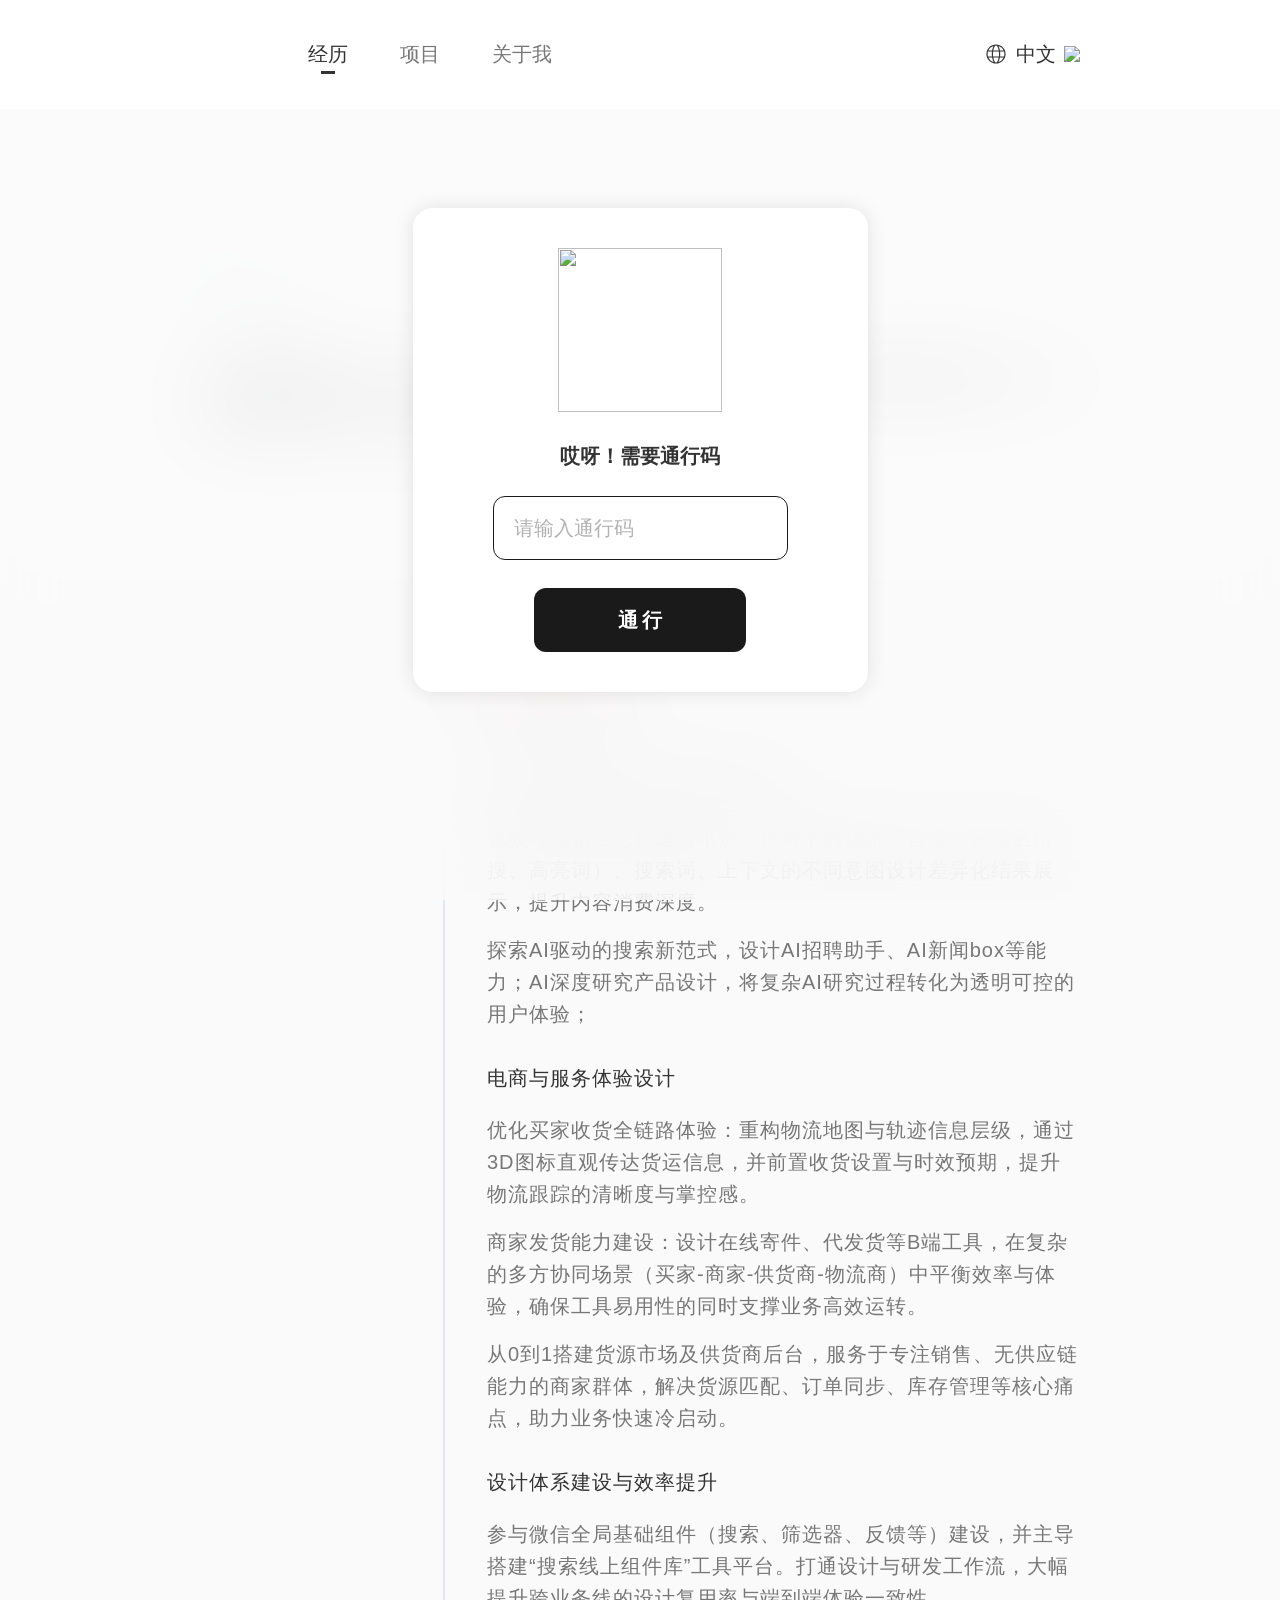
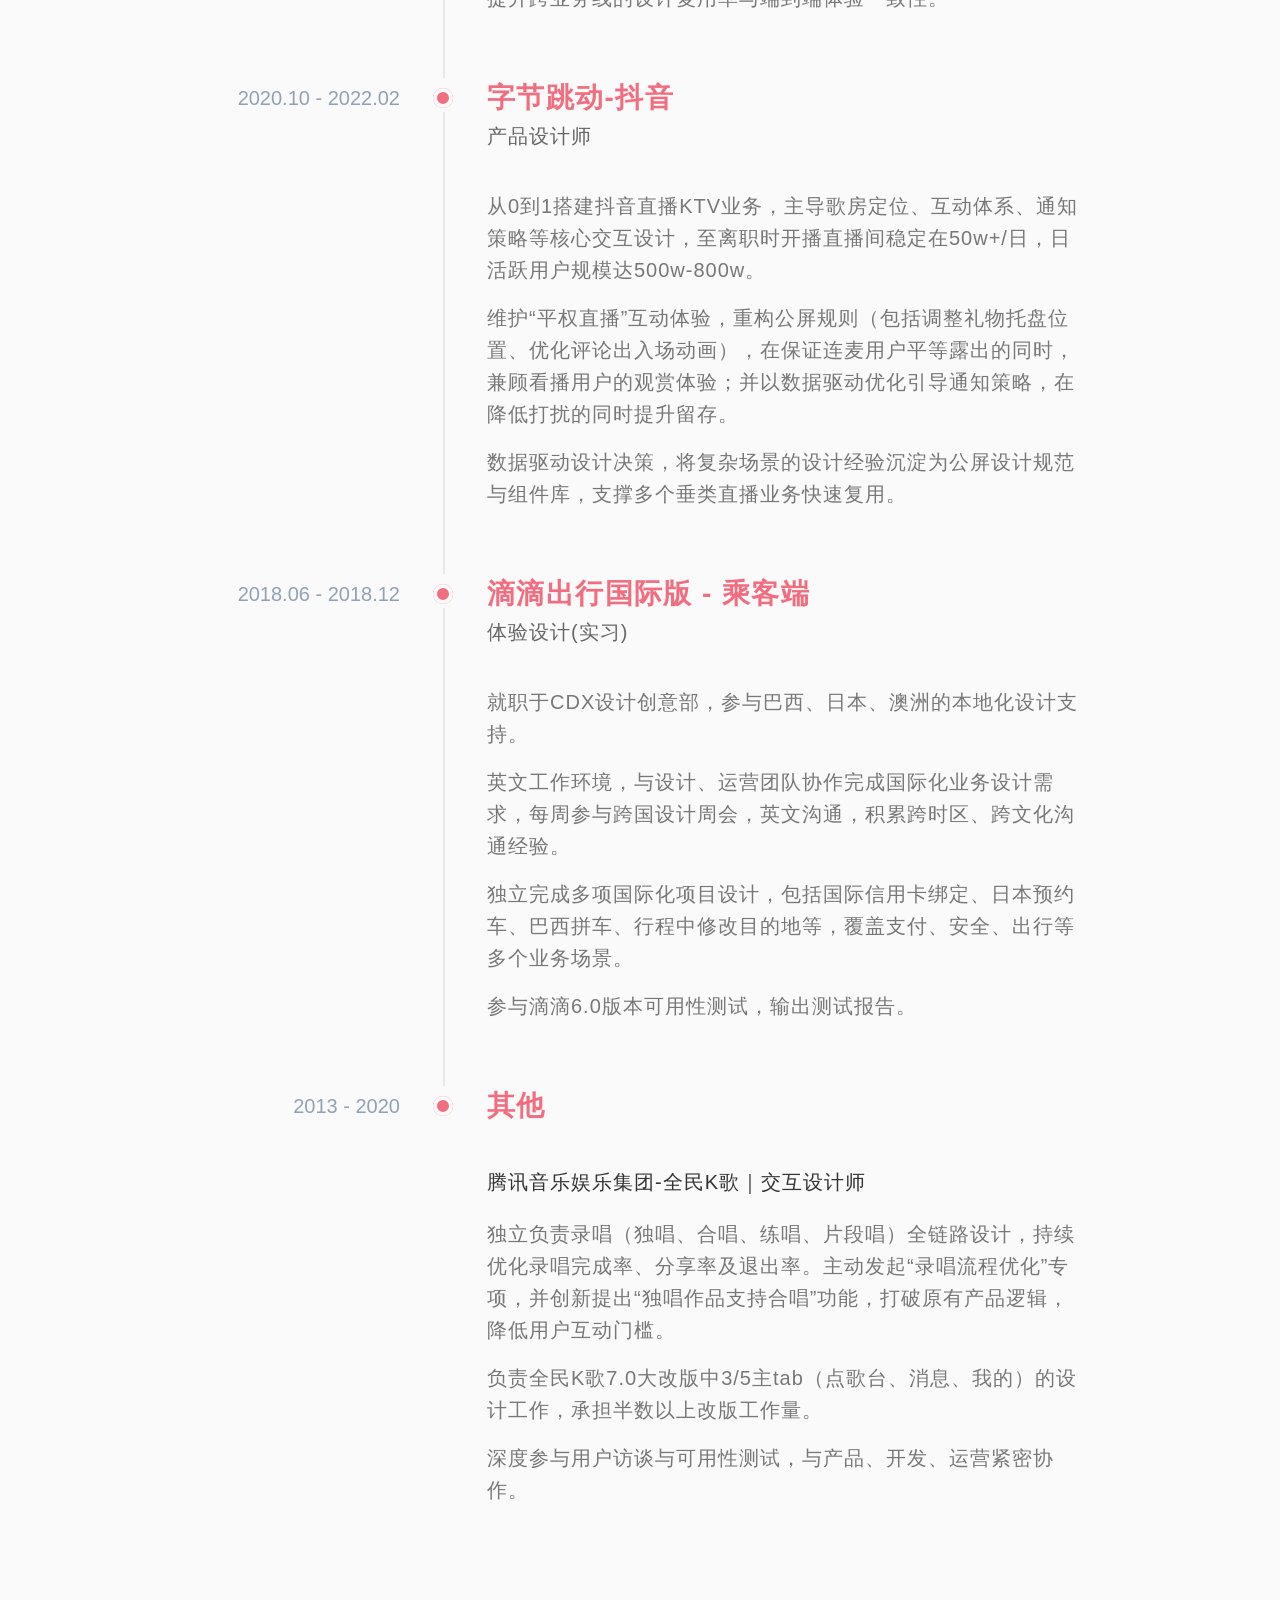
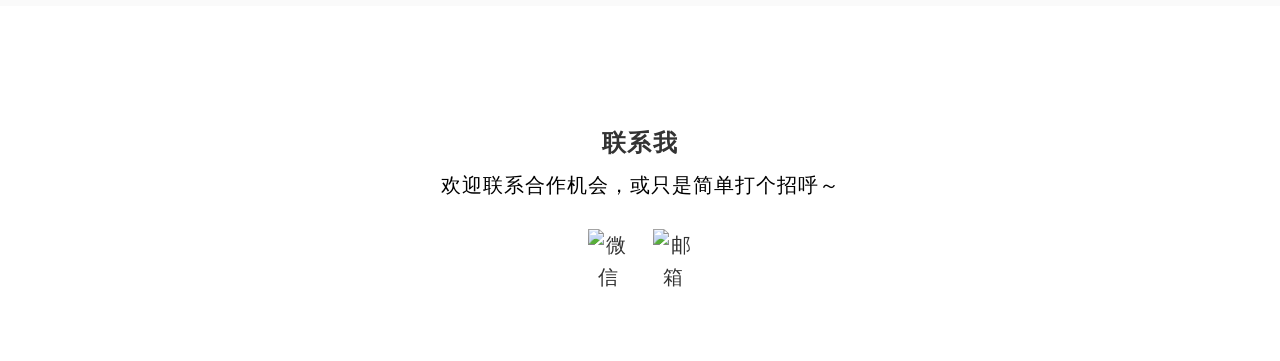
==== experience.html @ 402445ba "Add files via upload" ====
<!DOCTYPE html>
<html lang="zh-CN">
<head>
  <meta charset="UTF-8" />
  <meta name="viewport" content="width=device-width, initial-scale=1.0" />
  <title>经历 · Polly</title>
  <link rel="stylesheet" href="styles/tokens.css?v=20260621-2332" />
  <link rel="stylesheet" href="styles/base.css?v=20260714-0055" />
  <link rel="stylesheet" href="styles/components.css?v=20260726-2310" />
  <link rel="stylesheet" href="styles/pages.css?v=20260726-2313" />
</head>
<body data-protected>

  <!-- ============ Header ============ -->
  <header class="site-header">
    <div class="container">
      <nav class="navbar navbar__inner">
        <ul class="nav-list">
          <li><a class="nav-link nav-home" href="index.html">首页</a></li>
          <li><a class="nav-link is-active" href="experience.html">经历</a></li>
          <li><a class="nav-link" href="projects.html">项目</a></li>
          <li><a class="nav-link" href="#">关于我</a></li>
        </ul>
        <span class="lang-switch">
          <svg width="24" height="24" viewBox="0 0 24 24" fill="none" xmlns="http://www.w3.org/2000/svg"><path d="M3.94839 9.6H7.92639C7.8418 10.3972 7.79974 11.1983 7.80039 12C7.80039 12.828 7.84359 13.632 7.92639 14.4H3.94839C3.71693 13.621 3.59971 12.8126 3.60039 12C3.60039 11.166 3.72159 10.3608 3.94839 9.6ZM4.40919 8.4C4.91949 7.32656 5.65122 6.37329 6.55628 5.60287C7.46134 4.83245 8.51923 4.26233 9.66039 3.93C9.35469 4.39646 9.0985 4.89356 8.89599 5.4132C8.55399 6.2724 8.28039 7.2852 8.09079 8.4H4.40919ZM12.0004 2.4C9.45431 2.4 7.01252 3.41143 5.21217 5.21178C3.41182 7.01213 2.40039 9.45392 2.40039 12C2.40039 14.5461 3.41182 16.9879 5.21217 18.7882C7.01252 20.5886 9.45431 21.6 12.0004 21.6C14.5465 21.6 16.9883 20.5886 18.7886 18.7882C20.589 16.9879 21.6004 14.5461 21.6004 12C21.6004 9.45392 20.589 7.01213 18.7886 5.21178C16.9883 3.41143 14.5465 2.4 12.0004 2.4ZM12.0004 3.6C12.2788 3.6 12.6052 3.7392 12.9664 4.1196C13.3264 4.5012 13.6804 5.0868 13.9888 5.8596C14.2768 6.5796 14.5168 7.44 14.6908 8.4H9.30879C9.48279 7.44 9.72279 6.5808 10.012 5.8584C10.3204 5.0868 10.6744 4.5024 11.0356 4.1184C11.3956 3.7392 11.722 3.6 12.0004 3.6ZM15.91 8.4C15.7468 7.37886 15.4765 6.37774 15.1036 5.4132C14.9011 4.89355 14.6449 4.39646 14.3392 3.93C15.4806 4.26218 16.5387 4.83223 17.444 5.60266C18.3492 6.37308 19.0812 7.32643 19.5916 8.4H15.91ZM14.8672 9.6C14.9536 10.3596 15.0004 11.1648 15.0004 12C15.0004 12.8352 14.9536 13.6404 14.8672 14.4H9.13359C9.04402 13.6031 8.99955 12.8019 9.00039 12C9.00039 11.1648 9.04719 10.3596 9.13359 9.6H14.8672ZM16.0744 14.4C16.1572 13.632 16.2004 12.828 16.2004 12C16.2004 11.172 16.1572 10.368 16.0744 9.6H20.0524C20.2792 10.3608 20.4004 11.166 20.4004 12C20.4004 12.834 20.2792 13.6392 20.0524 14.4H16.0744ZM14.692 15.6C14.518 16.56 14.278 17.4192 13.9888 18.1416C13.6804 18.9132 13.3264 19.4976 12.9664 19.8816C12.6064 20.2608 12.2788 20.4 12.0004 20.4C11.722 20.4 11.3956 20.2608 11.0356 19.8804C10.6744 19.4988 10.3204 18.9132 10.012 18.1404C9.72399 17.4204 9.48399 16.56 9.30879 15.6H14.692ZM14.3392 20.07C14.6272 19.6416 14.8816 19.14 15.1036 18.5868C15.4468 17.7276 15.7216 16.7148 15.91 15.6H19.5916C19.0811 16.6735 18.3492 17.6268 17.4439 18.3973C16.5386 19.1677 15.4805 19.7378 14.3392 20.07ZM9.66159 20.07C8.52021 19.7378 7.46209 19.1678 6.55681 18.3973C5.65154 17.6269 4.91961 16.6736 4.40919 15.6H8.09079C8.27919 16.716 8.55399 17.7276 8.89719 18.5868C9.11919 19.1388 9.37359 19.6416 9.66159 20.07Z" fill="#333333"/></svg>
          中文 <img class="lang-switch__arrow" src="assets/transfer.png" alt="展开" />
        </span>
      </nav>
    </div>
  </header>

  <!-- ============ 一句话总结 ============ -->
  <section class="exp-quote">
    <div class="container">
      <div class="quote-block">
        <div class="quote-block__mark" aria-hidden="true">
          <img class="quote-block__mark-icon" src="assets/“.png" alt="" />
        </div>
        <div class="quote-block__label">一句话总结</div>
        <p class="quote-block__text">产品体验设计师，7年经验，深耕搜索体验、社交互动、AI赋能和电商平台，具备跨团队推动力与国际化协作背景。</p>
      </div>
    </div>
  </section>

  <!-- ============ 时间轴 ============ -->
  <section class="exp-timeline">
    <div class="container">
      <div class="timeline timeline--exp">

        <!-- 腾讯-微信 -->
        <div class="timeline__item">
          <div class="timeline__date">2022.02 - 至今</div>
          <div class="timeline__body">
            <span class="timeline__dot"></span>
            <div class="timeline__company">腾讯-微信</div>
            <div class="timeline__role">产品体验设计师</div>

            <div class="timeline__group">
              <div class="timeline__subhead">核心搜索能力建设与AI能力搭建</div>
              <p class="timeline__p">视频号搜索生态搭建与维护：针对不同场景（首页、评论区猜搜、高亮词）、搜索词、上下文的不同意图设计差异化结果展示，提升内容消费深度。</p>
              <p class="timeline__p">探索AI驱动的搜索新范式，设计AI招聘助手、AI新闻box等能力；AI深度研究产品设计，将复杂AI研究过程转化为透明可控的用户体验；</p>
            </div>

            <div class="timeline__group">
              <div class="timeline__subhead">电商与服务体验设计</div>
              <p class="timeline__p">优化买家收货全链路体验：重构物流地图与轨迹信息层级，通过3D图标直观传达货运信息，并前置收货设置与时效预期，提升物流跟踪的清晰度与掌控感。</p>
              <p class="timeline__p">商家发货能力建设：设计在线寄件、代发货等B端工具，在复杂的多方协同场景（买家-商家-供货商-物流商）中平衡效率与体验，确保工具易用性的同时支撑业务高效运转。</p>
              <p class="timeline__p">从0到1搭建货源市场及供货商后台，服务于专注销售、无供应链能力的商家群体，解决货源匹配、订单同步、库存管理等核心痛点，助力业务快速冷启动。</p>
            </div>

            <div class="timeline__group">
              <div class="timeline__subhead">设计体系建设与效率提升</div>
              <p class="timeline__p">参与微信全局基础组件（搜索、筛选器、反馈等）建设，并主导搭建“搜索线上组件库”工具平台。打通设计与研发工作流，大幅提升跨业务线的设计复用率与端到端体验一致性。</p>
            </div>

          </div>
        </div>

        <!-- 字节跳动-抖音 -->
        <div class="timeline__item">
          <div class="timeline__date">2020.10 - 2022.02</div>
          <div class="timeline__body">
            <span class="timeline__dot"></span>
            <div class="timeline__company">字节跳动-抖音</div>
            <div class="timeline__role">产品设计师</div>
            <div class="timeline__group">
              <p class="timeline__p">从0到1搭建抖音直播KTV业务，主导歌房定位、互动体系、通知策略等核心交互设计，至离职时开播直播间稳定在50w+/日，日活跃用户规模达500w-800w。</p>
              <p class="timeline__p">维护“平权直播”互动体验，重构公屏规则（包括调整礼物托盘位置、优化评论出入场动画），在保证连麦用户平等露出的同时，兼顾看播用户的观赏体验；并以数据驱动优化引导通知策略，在降低打扰的同时提升留存。</p>
              <p class="timeline__p">数据驱动设计决策，将复杂场景的设计经验沉淀为公屏设计规范与组件库，支撑多个垂类直播业务快速复用。</p>
            </div>
          </div>
        </div>

        <!-- 滴滴 -->
        <div class="timeline__item">
          <div class="timeline__date">2018.06 - 2018.12</div>
          <div class="timeline__body">
            <span class="timeline__dot"></span>
            <div class="timeline__company">滴滴出行国际版 - 乘客端</div>
            <div class="timeline__role">体验设计(实习)</div>
            <div class="timeline__group">
              <p class="timeline__p">就职于CDX设计创意部，参与巴西、日本、澳洲的本地化设计支持。</p>
              <p class="timeline__p">英文工作环境，与设计、运营团队协作完成国际化业务设计需求，每周参与跨国设计周会，英文沟通，积累跨时区、跨文化沟通经验。</p>
              <p class="timeline__p">独立完成多项国际化项目设计，包括国际信用卡绑定、日本预约车、巴西拼车、行程中修改目的地等，覆盖支付、安全、出行等多个业务场景。</p>
              <p class="timeline__p">参与滴滴6.0版本可用性测试，输出测试报告。</p>
            </div>
          </div>
        </div>

        <!-- 其他 -->
        <div class="timeline__item">
          <div class="timeline__date">2013 - 2020</div>
          <div class="timeline__body">
            <span class="timeline__dot"></span>
            <div class="timeline__company" style="margin-bottom: 40px;">其他</div>

            <div class="timeline__group">
              <div class="timeline__subhead">腾讯音乐娱乐集团-全民K歌｜交互设计师</div>
              <p class="timeline__p">独立负责录唱（独唱、合唱、练唱、片段唱）全链路设计，持续优化录唱完成率、分享率及退出率。主动发起“录唱流程优化”专项，并创新提出“独唱作品支持合唱”功能，打破原有产品逻辑，降低用户互动门槛。</p>
              <p class="timeline__p">负责全民K歌7.0大改版中3/5主tab（点歌台、消息、我的）的设计工作，承担半数以上改版工作量。</p>
              <p class="timeline__p">深度参与用户访谈与可用性测试，与产品、开发、运营紧密协作。</p>
            </div>
<!-- 
            <div class="timeline__group">
              <div class="timeline__subhead">中山大学｜交互设计（硕士）</div>
              <p class="timeline__p">研究课题：《VR环境下的手势菜单设计及其于纯手势的交互对比研究》</p>
            </div>

            <div class="timeline__group">
              <div class="timeline__subhead">厦门大学｜软件工程（学士）</div>
              <p class="timeline__p">毕设课题《社交机器人情景交互计算研究——手势交互部分》</p>
            </div>-->
          </div>
        </div>

      </div>
    </div>
  </section>

  <!-- ============ 联系我 ============ -->
  <footer class="container">
    <div class="contact">
      <div>
        <h3 class="contact__title">联系我</h3>
        <p class="contact__subtitle">欢迎联系合作机会，或只是简单打个招呼～</p>
      </div>
      <div class="social">
        <button class="social__icon" type="button" data-copy="be_aGoodZpp" data-toast="已复制微信号" aria-label="复制微信号">
          <img src="assets/icon-wechat.png" alt="微信" />
        </button>
        <button class="social__icon" type="button" data-copy="245583214@qq.com" data-toast="已复制邮箱地址" aria-label="复制邮箱地址">
          <img src="assets/icon-mail.png" alt="邮箱" />
        </button>
      </div>
    </div>
  </footer>
  <script src="scripts/app.js?v=20260719-2124"></script>
</body>
</html>
---- styles/tokens.css ----
/* =========================================================
   Design Tokens — Polly 个人网站
   Source of truth: Figma (canvas 1920px / content 1280px)
   所有数值均来自 Figma 设计稿真实属性
   ========================================================= */

:root {
  /* ---------- Colors ---------- */
  /* 文字 */
  --color-text:            #333333; /* 主文字 / 标题 */
  --color-text-secondary:  #777777; /* 次级文字 / 描述 */
  --color-text-tertiary:   #666666; /* 辅助说明 */
  --color-text-muted:      #92A1B6; /* 时间轴日期等弱化文字 */

  /* 品牌 / 强调 */
  --color-accent:          #F16E80; /* 主品牌色（珊瑚粉）：Polly、下划线、强调 */
  --color-accent-soft:     #FDE6EA; /* 品牌色浅底（头像背景圈等） */
  --color-blue:            #1096FF; /* 链接 / 高亮蓝 */
  --color-blue-light:      #609DFF; /* 次级蓝 */
  --color-orange:          #FC9E35; /* 点缀橙 */

  /* 背景 / 边框 */
  --color-bg:              #FFFFFF; /* 页面默认背景 */
  --color-bg-soft:         #FAFAFA; /* 区块浅灰背景（推荐项目 / 卡片配图区） */
  --color-border:          #E1E7F3; /* 卡片 / 分割线边框（浅蓝灰） */
  --color-black:           #000000;
  --color-white:           #FFFFFF;

  /* ---------- Typography ---------- */
  --font-sans: "PingFang SC", "PingFang HK", -apple-system, BlinkMacSystemFont,
               "Helvetica Neue", "Microsoft YaHei", "微软雅黑", Arial, sans-serif;
  --font-display: "PingFang HK", "PingFang SC", -apple-system, sans-serif;

  /* 字重 */
  --fw-regular: 400;
  --fw-medium:  500;
  --fw-semibold:600;

  /* 字号阶梯（来自设计稿） */
  --fs-display: 72px;  /* Hero 大标题：你好~我是Polly */
  --fs-h1:      42px;  /* 页面级标题 */
  --fs-h2:      32px;  /* 大区块标题 */
  --fs-h3:      28px;  /* 区块标题：推荐项目 / 联系我 */
  --fs-h4:      24px;  /* 卡片标题 / 公司名 */
  --fs-body:    20px;  /* 正文 / 导航 / 描述（设计稿统一基准） */
  --fs-sm:      16px;  /* 元信息 / 标签 */
  --fs-xs:      14px;  /* 极小辅助 */

  /* 行高 */
  --lh-tight:   1.4;   /* 标题 */
  --lh-snug:    1.5;
  --lh-normal:  1.6;   /* 正文段落 */

  /* 字间距 */
  --ls-tight:   0;
  --ls-normal:  0.02em;
  --ls-wide:    0.05em; /* 中文标题常用 */

  /* ---------- Spacing scale ---------- */
  --space-1:  4px;
  --space-2:  8px;
  --space-3:  12px;
  --space-4:  16px;
  --space-5:  20px;
  --space-6:  24px;
  --space-8:  32px;
  --space-10: 40px;
  --space-13: 52px;
  --space-14: 56px;
  --space-16: 64px;
  --space-18: 72px;
  --space-25: 100px;
  --space-27: 108px;
  --space-30: 100px;
  --space-41: 120px;

  /* ---------- Layout ---------- */
  --content-max: 1280px;   /* 内容区最大宽度（上限，实际宽度随视口流动） */
  --gutter:      320px;    /* 1920 画布下左右留白（仅作参考，实际用 auto 居中） */
  /* 桌面端左右 padding 固定 200px，内容区 = 100vw - 400px 自适应、封顶 1280px。
     平板/移动端在 base.css 断点中下调，避免边距过大。 */
  --page-pad-x:  200px;
  --header-h:    108px;    /* 顶部导航高度 */

  /* 12 栏栅格 */
  --grid-columns: 12;
  --grid-gap:     40px;

  /* ---------- Radius ---------- */
  --radius-sm:   5px;
  --radius-md:   12px;
  --radius-lg:   20px;   /* 卡片默认圆角 */
  --radius-xl:   24px;
  --radius-pill: 999px;

  /* ---------- Shadow ---------- */
  --shadow-card:  0 4px 20px rgba(0, 0, 0, 0.04);
  --shadow-hover: 0 12px 32px rgba(0, 0, 0, 0.08);

  /* ---------- Motion ---------- */
  --ease:       cubic-bezier(0.4, 0, 0.2, 1);
  --dur-fast:   0.15s;
  --dur-base:   0.25s;
  --dur-slow:   0.4s;
}
---- styles/base.css ----
/* =========================================================
   Base & Layout — reset / 排版 / 布局规范
   ========================================================= */

/* ---------- Reset ---------- */
*,
*::before,
*::after { box-sizing: border-box; }

* { margin: 0; padding: 0; }

html { -webkit-text-size-adjust: 100%; }

body {
  font-family: var(--font-sans);
  font-size: var(--fs-body);
  font-weight: var(--fw-regular);
  line-height: var(--lh-normal);
  color: var(--color-text);
  background: var(--color-bg);
  -webkit-font-smoothing: antialiased;
  -moz-osx-font-smoothing: grayscale;
}

img,
svg,
picture { display: block; max-width: 100%; }

a { color: inherit; text-decoration: none; }

/* 全局 <strong> 加粗由默认 700 改为 500（medium） */
strong { font-weight: var(--fw-medium); }

ul,
ol { list-style: none; }

button,
input,
textarea,
select { font: inherit; color: inherit; }

button { cursor: pointer; background: none; border: none; }

/* ---------- Typography helpers ---------- */
.text-display {
  font-family: var(--font-display);
  font-size: var(--fs-display);
  font-weight: var(--fw-semibold);
  line-height: var(--lh-tight);
  letter-spacing: var(--ls-wide);
}
.text-h1 { font-size: var(--fs-h1); font-weight: var(--fw-semibold); line-height: var(--lh-tight); }
.text-h2 { font-size: var(--fs-h2); font-weight: var(--fw-semibold); line-height: var(--lh-tight); letter-spacing: var(--ls-wide); }
.text-h3 { font-size: var(--fs-h3); font-weight: var(--fw-semibold); line-height: var(--lh-tight); letter-spacing: var(--ls-wide); }
.text-h4 { font-size: var(--fs-h4); font-weight: var(--fw-semibold); line-height: var(--lh-tight); letter-spacing: var(--ls-wide); }
.text-body { font-size: var(--fs-body); line-height: var(--lh-normal); }
.text-sm   { font-size: var(--fs-sm); }
.text-xs   { font-size: var(--fs-xs); }

.text-secondary { color: var(--color-text-secondary); }
.text-muted     { color: var(--color-text-muted); }
.text-accent    { color: var(--color-accent); }
.text-blue      { color: var(--color-blue); }

/* ---------- Layout: 容器 ---------- */
/* 内容区随视口流动、最大 1280px、居中；桌面端左右 padding 固定 200px。
   max-width = 1280 + 200*2 = 1680px：超宽屏内容封顶 1280px，多余空间转为外侧 auto-margin；
   1680px 以下内容区随窗口等比收窄（= 100vw - 左右 padding）。 */
.container {
  width: 100%;
  max-width: calc(var(--content-max) + var(--page-pad-x) * 2);
  margin-inline: auto;
  padding-inline: var(--page-pad-x);
}

/* 满宽区块（背景铺满，内部内容仍受 container 约束） */
.section {
  padding-block: var(--space-18);
}
.section--soft { background: var(--color-bg-soft); }

/* ---------- Layout: 12 栏栅格 ---------- */
.grid {
  display: grid;
  grid-template-columns: repeat(var(--grid-columns), 1fr);
  gap: var(--grid-gap);
}
/* 跨列工具类 */
.col-3  { grid-column: span 3; }
.col-4  { grid-column: span 4; }
.col-5  { grid-column: span 5; }
.col-6  { grid-column: span 6; }
.col-7  { grid-column: span 7; }
.col-8  { grid-column: span 8; }
.col-12 { grid-column: span 12; }

/* ---------- Layout: flex 工具 ---------- */
.flex      { display: flex; }
.flex-col  { display: flex; flex-direction: column; }
.items-center  { align-items: center; }
.justify-between { justify-content: space-between; }
.justify-center  { justify-content: center; }
.gap-2  { gap: var(--space-2); }
.gap-3  { gap: var(--space-3); }
.gap-4  { gap: var(--space-4); }
.gap-6  { gap: var(--space-6); }
.gap-10 { gap: var(--space-10); }

/* ---------- 响应式断点 ---------- */
/* 设计稿基于 1920，内容 1280。内容区随视口等比收窄，移动端切换为单列 */
/* 平板：200px 边距过大，收窄为 48px，内容区获得更多宽度 */
@media (max-width: 1024px) {
  :root { --page-pad-x: 48px; }
}
@media (max-width: 768px) {
  :root {
    --page-pad-x: 24px;
    --fs-display: 40px;
    --fs-h1: 32px;
    --fs-h2: 26px;
    --fs-h3: 22px;
    --fs-h4: 20px;
    --fs-body: 16px;
    --header-h: 64px;
  }
  .grid { gap: var(--space-6); }
  .col-3, .col-4, .col-5, .col-6, .col-7, .col-8 { grid-column: span 12; }
}
---- styles/components.css ----
/* =========================================================
   Component Library — Polly 个人网站
   可复用组件样式。每个组件含 HTML 用法见 styleguide.html
   ========================================================= */

/* ====================== 1. Buttons / Links ====================== */
/* 文字箭头链接：更多→ */
.link-arrow {
  display: inline-flex;
  align-items: center;
  font-size: 28px;
  letter-spacing: 0.05em;
  gap: var(--space-1);
  color: var(--color-blue);
  font-size: var(--fs-body);
  transition: opacity var(--dur-base) var(--ease), gap var(--dur-base) var(--ease);
}
.link-arrow:hover { opacity: 0.75; gap: var(--space-2); }

/* 主按钮 */
.btn {
  display: inline-flex;
  align-items: center;
  justify-content: center;
  gap: var(--space-2);
  padding: 12px 28px;
  border-radius: var(--radius-pill);
  font-size: var(--fs-sm);
  font-weight: var(--fw-medium);
  transition: all var(--dur-base) var(--ease);
}
.btn--primary {
  background: var(--color-accent);
  color: var(--color-white);
}
.btn--primary:hover { filter: brightness(1.05); box-shadow: var(--shadow-hover); }
.btn--ghost {
  background: transparent;
  color: var(--color-text);
  border: 1px solid var(--color-border);
}
.btn--ghost:hover { border-color: var(--color-accent); color: var(--color-accent); }

/* ====================== 2. Navbar ====================== */
.navbar {
  position: relative; /* 作为精简导航下拉菜单的定位基准 */
  height: var(--header-h);
  display: flex;
  align-items: center;
  transition: height var(--dur-base, 0.2s) var(--ease, ease);
}
.navbar__inner {
  display: flex;
  align-items: center;
  justify-content: space-between;
}
.nav-list {
  display: flex;
  align-items: center;
  gap: var(--space-13);
  margin: 0;
  padding: 0;
  list-style: none;
}
.nav-link {
  position: relative;
  font-size: var(--fs-body);
  color: var(--color-text-secondary);
  padding-block: var(--space-2);
  transition: color var(--dur-base) var(--ease);
}
.nav-link:hover { color: var(--color-text); }
.nav-link.is-active { color: var(--color-text); font-weight: var(--fw-medium); }

/* ============ 选中态指示器（新版）：文字下方短下划线 ============ */
.nav-link.is-active::after {
  content: "";
  position: absolute;
  left: 50%;
  top: calc(100% - var(--space-2) + 6px); /* 文字底边下方 6px（扣除 padding-block） */
  transform: translateX(-50%);
  width: 14px;
  height: 3px;
  border-radius: 0;
  background: var(--color-text);
}

/* ============ 导航「首页」用 Polly logo 图替代文字 ============
   保留 <a> 内的「首页」文字（无障碍可读），视觉上用背景图替换：
   inactive → 灰色 logo；选中态（.is-active）→ 深色 logo，并沿用上面的下划线指示器。 */
.nav-link.nav-home {
  display: inline-block;
  vertical-align: middle; /* 消除 inline-block 基线间隙，使 logo 在 li 内垂直居中 */
  width: 56px;
  height: 33px;
  padding-block: 0;
  overflow: hidden;
  white-space: nowrap;
  text-indent: 100%; /* 隐藏文字，仅保留可访问性 */
  background: url("../assets/home_inactive.png") center center / 56px 33px no-repeat;
}
.nav-link.nav-home.is-active {
  background-image: url("../assets/home_active.png");
}
.nav-link.nav-home.is-active::after {
  top: calc(100% + 4px); /* 覆盖文字版定位：置于 logo 下方 4px */
}

/* ============ 项目详情页：吸顶后精简导航（menu + Polly + 标题） ============
   仅在 .site-header.has-condensed（project-ai / logistic / ktv）下滑吸顶（.is-scrolled）时出现，
   替换默认 tabs：hover「menu」展开与 tabs 一致的下拉；点击 Polly 直接回首页。 */
.nav-condensed {
  display: none;
  align-items: center;
  gap: var(--space-4, 16px);
  flex: 1 1 auto;
  min-width: 0;            /* 允许标题 ellipsis */
  margin-right: var(--space-6, 24px);
}
.site-header.has-condensed.is-scrolled .nav-list { display: none; }
.site-header.has-condensed.is-scrolled .nav-condensed { display: flex; }

/* 汉堡菜单 + Polly：整体作为下拉触发区（hover 与点击均展开） */
.nav-menu {
  position: static; /* 下拉改为锚定 .navbar（导航栏底部） */
  display: inline-flex;
  align-items: center;
  gap: 8px;
  padding: 4px;
  background: none;
  border: 0;
  cursor: pointer;
  flex: 0 0 auto;
}
.nav-menu__icon { display: block; width: 20px; height: 20px; flex: 0 0 auto; }
.nav-menu__home { display: block; width: 56px; height: 33px; flex: 0 0 auto; }
.nav-menu__dropdown {
  position: absolute;
  top: calc(100% + 4px); /* 导航栏底部下方 4px */
  left: 0;
  min-width: 128px;
  margin: 0;
  padding: 8px 0;
  list-style: none;
  background: #ffffff;
  box-shadow: 0 0 20px rgba(0, 0, 0, 0.1);
  border-radius: 8px;
  opacity: 0;
  visibility: hidden;
  transform: translateY(-4px);
  transition: opacity var(--dur-base, 0.2s) var(--ease, ease),
              transform var(--dur-base, 0.2s) var(--ease, ease),
              visibility var(--dur-base, 0.2s) var(--ease, ease);
  z-index: 60;
}
/* 透明桥接：填补触发区与下拉之间的间隙，保证 hover 连续不中断 */
.nav-menu__dropdown::before {
  content: "";
  position: absolute;
  left: 0;
  right: 0;
  bottom: 100%;
  height: 28px;
}
.nav-menu:hover .nav-menu__dropdown,
.nav-menu:focus-within .nav-menu__dropdown {
  opacity: 1;
  visibility: visible;
  transform: translateY(0);
}
.nav-menu__dropdown a {
  display: block;
  padding: 8px 16px;
  font-size: var(--fs-body);
  color: #333333;
  white-space: nowrap;
  transition: color var(--dur-base, 0.2s) var(--ease, ease),
              background var(--dur-base, 0.2s) var(--ease, ease);
}
.nav-menu__dropdown a:hover { color: var(--color-text); background: rgba(0, 0, 0, 0.04); }

/* 标题 */
.nav-condensed__title {
  min-width: 0;
  font-size: var(--fs-body);
  font-weight: var(--fw-medium);
  color: var(--color-text);
  white-space: nowrap;
  overflow: hidden;
  text-overflow: ellipsis;
}

/* ============ 选中态装饰：Star + Snowflake 从文字中心飞出【旧版 · 已停用，保留备用】============
   触发入口（app.js 的 initNavSpark 注入）已注释停用；以下样式因无匹配元素处于休眠状态，保留以便日后恢复。
   装饰元素由 app.js 注入到 .nav-link.is-active（仅选中 Tab 存在）。
   坐标基准：动画起点 = 文字中心；rest（终点）位置用 left/top 定位，
   飞出动画用独立变换属性 translate / scale / rotate，两轴可分别缓动。
   间距（Figma 标注，文字右边缘为基准）：Star 左边缘 +1px、Snowflake 左边缘 +4px；
   Star 底边缘 → Snowflake 顶边缘纵向 3px。文字右边缘 = 50% + 20px（2 字 ×20px）。 */
.nav-spark {
  position: absolute;
  pointer-events: none;
  will-change: transform, opacity;
}
/* --- Star（十字星 4×4px）：X/Y 同缓动，单元素处理 --- */
.nav-spark--star {
  left: calc(50% + 23px);
  top: calc(50% - 10.5px);
  width: 4px;
  height: 4px;
  background: url("../assets/Star@3x.png") center / contain no-repeat;
  transform: translate(-50%, -50%); /* 静态居中锚点，与动画用的 translate 属性互不影响 */
  transform-origin: center;
  animation:
    navStarMove 0.4s linear 0s both,
    navStarScale 0.35s cubic-bezier(0.33, 1, 0.68, 1) 0.15s both,
    navStarRotate 0.4s cubic-bezier(0.22, 1, 0.36, 1) 0.15s both,
    navSparkFade 0.128s linear 0.15s both;
}
/* --- Snowflake（雪花 10.5×10px）：X/Y 缓动不同，外层管 X、内层管 Y --- */
.nav-spark--snow {
  left: calc(50% + 29.25px);
  top: calc(50% - 4.5px);
  animation: navSnowMoveX 0.35s cubic-bezier(0.04, 0.4, 0.65, 1.02) 0.055s both;
}
.nav-spark--snow > i {
  display: block;
  width: 10.5px;
  height: 10px;
  background: url("../assets/Snowflake@3x.png") center / contain no-repeat;
  transform: translate(-50%, -50%); /* 静态居中锚点 */
  transform-origin: center;
  will-change: transform, opacity;
  animation:
    navSnowMoveY 0.35s cubic-bezier(0.22, 1, 0.36, 1) 0.055s both,
    navSnowScale 0.4s cubic-bezier(0.33, 1, 0.68, 1) 0.205s both,
    navSnowRotate 0.45s cubic-bezier(0.22, 1, 0.36, 1) 0.205s both,
    navSparkFade 0.08s linear 0.205s both;
}

/* 位移（translate）：前段 linear、后段 cubic-bezier，用逐关键帧缓动切换 */
@keyframes navStarMove {
  0%     { translate: -23px 10.5px; animation-timing-function: linear; }
  43.25% { translate: -7.95px 2.59px; animation-timing-function: cubic-bezier(0.22, 1, 0.36, 1); }
  100%   { translate: 0px 0px; }
}
@keyframes navStarScale  { from { scale: 0; }         to { scale: 1; } }
@keyframes navStarRotate { from { rotate: -45deg; }   to { rotate: 0deg; } }
@keyframes navSnowMoveX  { from { translate: -29.25px 0px; } to { translate: 0px 0px; } }
@keyframes navSnowMoveY  { from { translate: 0px 4.5px; }   to { translate: 0px 0px; } }
@keyframes navSnowScale  { from { scale: 0; }         to { scale: 1; } }
@keyframes navSnowRotate { from { rotate: -60deg; }   to { rotate: 0deg; } }
@keyframes navSparkFade  { from { opacity: 0; }       to { opacity: 1; } }

/* 减弱动态偏好：不播放飞出动画，直接静态显示在终点 */
@media (prefers-reduced-motion: reduce) {
  .nav-spark--star,
  .nav-spark--snow,
  .nav-spark--snow > i { animation: none; }
}
/* 语言切换 */
.lang-switch {
  display: inline-flex;
  align-items: center;
  gap: var(--space-2);
  font-size: var(--fs-body);
  color: var(--color-text);
  flex: 0 0 auto;        /* 适配收缩时整体不被压缩 */
  white-space: nowrap;   /* 文字不换行 */
  cursor: pointer;       /* 可点击态 */
  transition: opacity var(--dur-base) var(--ease);
}
.lang-switch:hover { opacity: 0.7; }
.lang-switch > svg,
.lang-switch__arrow {
  flex: 0 0 auto;        /* 图标固定尺寸，不随适配变小 */
}
.lang-switch__arrow {
  width: 16px;
  height: 16px;
  display: block;
  object-fit: contain;
}

/* ====================== 3. Section Title ====================== */
.section-title {
  text-align: center;
  font-size: var(--fs-h3);
  font-weight: var(--fw-semibold);
  letter-spacing: var(--ls-wide);
  color: var(--color-text);
}

/* ====================== 4. Hero ====================== */
.hero {
  display: flex;
  align-items: flex-start;
  justify-content: flex-start;
  gap: 69px;
  width: 100%;
  max-width: 1280px;
  margin-inline: auto;
}
.hero__content {
  flex: 1 1 auto;
  min-width: 0;
  width: 100%;
}
.hero__title {
  width: 100%;
  max-width: 100%;
  font-family: var(--font-display);
  font-size: var(--fs-display);
  font-weight: var(--fw-semibold);
  line-height: var(--lh-tight);
  letter-spacing: 0.05em;
  margin-bottom: var(--space-8);
}
.hero__title .accent { color: var(--color-accent); }
.hero__desc {
  width: 100%;
  max-width: 100%;
  font-size: 28px;
  line-height: var(--lh-normal);
  letter-spacing: 0.05em;
  color: var(--color-text);
  margin-bottom: var(--space-8);
}
.hero__desc strong { font-weight: var(--fw-semibold); }
.hero__footer {
  display: block;
  width: 100%;
  max-width: 100%;
  font-size: 28px;
  letter-spacing: 0.05em;
  font-weight: var(--fw-regular);
  line-height: var(--lh-normal);
  color: var(--color-text);
}
.hero__avatar {
  flex: 0 0 440px;
  align-self: flex-start;
  width: 440px;
  background: none;
  display: block;
}
.hero__avatar img {
  width: 100%;
  height: auto;
  display: block;
  object-fit: contain;
}

/* 触发阈值：440(图片) + 69(gap) + 372(文本最小宽度) = 881 */
@media (max-width: 880px) {
  .hero {
    flex-direction: column-reverse;
    gap: var(--space-8);
  }
  .hero__content {
    width: 100%;
    max-width: 100%;
  }
  .hero__avatar {
    width: min(440px, 100%);
    flex: 0 0 auto;
  }
}

/* ====================== 5. Project Card（首页推荐卡片） ====================== */
.project-card {
  display: flex;
  flex-direction: column;
  background: var(--color-white);
  border: 1px solid var(--color-border);
  border-radius: var(--radius-lg);
  padding: var(--space-8);
  overflow: hidden;
  transition: transform var(--dur-base) var(--ease), box-shadow var(--dur-base) var(--ease);
}
.project-card:hover { transform: translateY(-4px); box-shadow: var(--shadow-hover); }
.project-card__title {
  font-size: var(--fs-h4);
  font-weight: var(--fw-semibold);
  letter-spacing: var(--ls-wide);
  margin-bottom: var(--space-3);
}
.project-card__subtitle {
  font-size: var(--fs-body);
  color: var(--color-text-secondary);
  line-height: var(--lh-normal);
  margin-bottom: var(--space-6);
}
.project-card__media {
  margin-top: auto;
  border-radius: var(--radius-md);
  background: var(--color-bg-soft);
  aspect-ratio: 16 / 10;
  display: flex;
  align-items: center;
  justify-content: center;
  overflow: hidden;
}
.project-card__media img { width: 100%; height: 100%; object-fit: cover; }

/* ====================== 6. Article Card（项目页图文卡片，左右交替） ====================== */
.article-card {
  display: grid;
  grid-template-columns: 420px 1fr;
  align-items: center;
  gap: var(--space-14);
}
.article-card--reverse { grid-template-columns: 1fr 420px; }
.article-card--reverse .article-card__media { order: 2; }
.article-card__media {
  border-radius: var(--radius-lg);
  overflow: hidden;
  aspect-ratio: 1 / 1;
  background: var(--color-bg-soft);
}
.article-card__media img { width: 100%; height: 100%; object-fit: cover; }
.article-card__placeholder { display: block; width: 100%; height: 100%; }
.article-card__title {
  font-size: var(--fs-h3);
  font-weight: var(--fw-semibold);
  line-height: var(--lh-tight);
  letter-spacing: var(--ls-wide);
  margin-bottom: var(--space-6);
}
.article-card__desc {
  font-size: var(--fs-xs);
  color: var(--color-text-secondary);
  line-height: var(--lh-normal);
  margin-bottom: var(--space-8);
}
/* 元信息行：标签 · 日期 · 阅读时长 */
.meta-row {
  display: flex;
  flex-wrap: wrap;
  align-items: center;
  gap: var(--space-6);
  color: var(--color-text-muted);
  font-size: var(--fs-body);
}
.meta-item {
  display: inline-flex;
  align-items: center;
  gap: var(--space-2);
}

/* ====================== 7. Timeline（经历页时间轴） ====================== */
.timeline { display: flex; flex-direction: column; }
.timeline__item {
  display: grid;
  grid-template-columns: 200px 1fr;
  gap: 24px;
}
.timeline__date {
  font-family: "SF Pro Text", "SF Pro Display", "SF Pro", -apple-system, BlinkMacSystemFont, "Helvetica Neue", Arial, sans-serif;
  font-size: 20px;
  font-weight: var(--fw-regular);
  line-height: 28px;
  color: var(--color-text-muted);
  padding-top: 6px;
  text-align: right;
}
.timeline__body {
  position: relative;
  padding-left: 63px;
  padding-bottom: 64px;
}
/* 竖线 + 圆点 */
.timeline__body::before {
  content: "";
  position: absolute;
  left: 19px;
  top: 12px;
  bottom: 0;
  width: 2px;
  background: var(--color-border);
}
.timeline__item:last-child .timeline__body {
  padding-bottom: 0;
}
.timeline__item:last-child .timeline__body::before { display: none; }
.timeline__dot {
  position: absolute;
  left: 9px;
  top: 10px;
  width: 20px;
  height: 20px;
  border-radius: var(--radius-pill);
  background: var(--color-accent);
  box-shadow: inset 0 0 0 4px #FAFAFA, 0 0 0 4px #FAFAFA;
}
.timeline__company {
  font-size: 28px;
  font-weight: var(--fw-semibold);
  line-height: 39.2px;
  letter-spacing: 1.4px;
  color: var(--color-accent);
  margin-bottom: 5px;
}
.timeline__role {
  font-size: 20px;
  font-weight: var(--fw-regular);
  line-height: 28px;
  letter-spacing: 1px;
  color: #666666;
  margin-bottom: 40px;
}

/* =========================================================
   通行码门禁（配合 app.js initPageGuard）
   受保护页 <body data-protected>：
   - 导航栏 .site-header（z-index:50）始终露出，不被遮罩覆盖；
   - 导航栏以下用伪元素做 80% #FAFAFA + blur(40px) 遮罩（z-index:40），
     加载即生效（防清晰闪现），并透出下方模糊正文；
   - 弹窗 .pass-guard（z-index:41）叠在模糊层之上，校验通过后由 JS 移除、
     body.is-unlocked 清除伪元素遮罩。
   ========================================================= */
/* 遮罩弹出期间禁用页面滚动（校验通过 body.is-unlocked 后恢复） */
body[data-protected]:not(.is-unlocked) { overflow: hidden; }
html:has(body[data-protected]:not(.is-unlocked)) { overflow: hidden; }

body[data-protected]:not(.is-unlocked)::before {
  content: "";
  position: fixed;
  inset: 0;
  z-index: 40;
  background: rgba(250, 250, 250, 0.8);
  -webkit-backdrop-filter: blur(40px);
  backdrop-filter: blur(40px);
}

.pass-guard {
  position: fixed;
  inset: 0;
  z-index: 41;
  display: flex;
  align-items: center;
  justify-content: center;
  padding: 24px;
}

/* ---- 外层容器 688×535，padding 64/114，圆角 20，描边 0.5px ---- */
.pass-guard__card {
  box-sizing: border-box;
  max-width: calc(100vw - 48px);
  padding: 40px 80px;
  background: #ffffff;
  box-shadow: 0 0 20px rgba(0, 0, 0, 0.1);
  border-radius: 20px;
}
.pass-guard__card.is-shake { animation: passGuardShake 0.4s var(--ease, ease); }
@keyframes passGuardShake {
  0%, 100% { transform: translateX(0); }
  20% { transform: translateX(-8px); }
  40% { transform: translateX(8px); }
  60% { transform: translateX(-5px); }
  80% { transform: translateX(5px); }
}

/* ---- 内容区 460 宽，垂直居中，子间距 28px ---- */
.pass-guard__form {
  display: flex;
  flex-direction: column;
  align-items: center;
  gap: 28px;
  max-width: 460px;
}

/* ---- 顶部图文区：图片 + 标题，子间距 32px ---- */
.pass-guard__head {
  display: flex;
  flex-direction: column;
  align-items: center;
  gap: 32px;
}
.pass-guard__img {
  width: 164px;
  height: 164px;
  object-fit: cover;
  border-radius: 0;
  display: block;
}
.pass-guard__title {
  margin: 0;
  font-family: "PingFang SC", var(--font-sans);
  font-size: 20px;
  line-height: 24px;
  font-weight: 600;
  letter-spacing: 0;
  color: #333333;
  text-align: center;
}

/* ---- 输入框 460×64，内边距 20，圆角 12，描边 1px ---- */
.pass-guard__input {
  box-sizing: border-box;
  width: 100%;
  height: 64px;
  padding: 0 20px;
  font-family: "PingFang SC", var(--font-sans);
  font-size: 20px;
  line-height: 24px;
  color: #000000;
  background: #ffffff;
  border: 1px solid rgba(0, 0, 0, 0.1);
  border-radius: 12px;
  outline: none;
  transition: border-color var(--dur-base, 0.2s) var(--ease, ease);
}
.pass-guard__input::placeholder {
  font-weight: 400;
  color: rgba(0, 0, 0, 0.3);
}
.pass-guard__input:focus { border-color: #1a1a1a; }
.pass-guard__input.is-error,
.pass-guard__input.is-error:focus { border-color: #ff3451; }

/* ---- 按钮：内边距 20/80 撑出约 205×67，近黑 #1A1A1A，圆角 12 ---- */
.pass-guard__btn {
  padding: 20px 80px;
  font-family: "PingFang SC", var(--font-sans);
  font-size: 20px;
  line-height: 24px;
  font-weight: 600;
  letter-spacing: 4px;
  text-indent: 4px; /* 抵消末字后的字间距，保持视觉居中 */
  color: #ffffff;
  background: #1a1a1a;
  border: none;
  border-radius: 12px;
  cursor: pointer;
  transition: opacity var(--dur-base, 0.2s) var(--ease, ease);
}
.pass-guard__btn:hover { opacity: 0.88; }

.pass-guard__error {
  margin: 0;
  font-family: "PingFang SC", var(--font-sans);
  font-size: 14px;
  line-height: 20px;
  color: var(--color-accent, #e0245e);
}
.timeline__list { display: flex; flex-direction: column; gap: var(--space-5); }
.timeline__list-item {
  font-size: var(--fs-sm);
  line-height: var(--lh-normal);
  color: var(--color-text);
}
.timeline__list-item strong { font-weight: var(--fw-semibold); }

/* ====================== 8. Quote Block（经历页金句） ====================== */
.quote-block {
  display: flex;
  flex-direction: column;
  gap: 0;
}
.quote-block__mark {
  width: 60px;
  height: 60px;
  display: inline-flex;
  align-items: flex-start;
  justify-content: flex-start;
}
.quote-block__mark-icon {
  width: 60px;
  height: 60px;
  display: block;
  object-fit: contain;
}
.quote-block__label {
  margin-top: 24px;
  font-size: 20px;
  font-weight: var(--fw-semibold);
  line-height: 28px;
  letter-spacing: 1px;
  color: var(--color-text-muted);
}
.quote-block__text {
  margin-top: 20px;
  font-size: 24px;
  font-weight: var(--fw-semibold);
  line-height: 38.4px;
  letter-spacing: 1.2px;
  color: var(--color-text);
}

/* ====================== 9. Meta Tag / Chip ====================== */
.tag {
  display: inline-flex;
  align-items: center;
  gap: var(--space-2);
  padding: 4px 12px;
  border-radius: var(--radius-pill);
  background: var(--color-bg-soft);
  border: 1px solid var(--color-border);
  font-size: var(--fs-sm);
  color: var(--color-text-secondary);
}

/* ====================== 10. Footer / Contact ====================== */
.contact {
  text-align: center;
  padding-block: 120px 80px;
  display: flex;
  flex-direction: column;
  align-items: center;
  gap: 42px;
}
.contact__title {
  font-size: 24px;
  font-weight: var(--fw-semibold);
  line-height: 33.6px;
  letter-spacing: 1.2px;
  margin-bottom: 12px;
}
.contact__subtitle {
  font-size: 20px;
  font-weight: var(--fw-regular);
  line-height: 28px;
  letter-spacing: 1px;
  color: #000000;
}
.social {
  display: flex;
  align-items: center;
  justify-content: center;
  gap: 25px;
}
.social__icon {
  width: 40px; height: 40px;
  border-radius: var(--radius-pill);
  display: flex;
  align-items: center;
  justify-content: center;
  color: var(--color-text);
  /* 作为 <button> 时清除默认外观 */
  background: none;
  border: 0;
  padding: 0;
  font: inherit;
  cursor: pointer;
  transition: transform var(--dur-base) var(--ease), color var(--dur-base) var(--ease);
}
.social__icon:hover { transform: translateY(-2px); color: var(--color-accent); }

/* ---------- 复制提示 Toast ---------- */
.toast {
  position: fixed;
  left: 50%;
  /* 出现在导航栏正下方 */
  top: calc(var(--header-h) + 16px);
  transform: translateX(-50%) translateY(-10px);
  max-width: 80vw;
  background: #ffffff;
  color: #000000;
  padding: 10px 18px;
  border-radius: var(--radius-pill);
  font-size: 14px;
  line-height: 1.4;
  letter-spacing: 0.02em;
  z-index: 9999;
  opacity: 0;
  pointer-events: none;
  box-shadow: 0 0 20px rgba(0, 0, 0, 0.1);
  transition: opacity 0.25s var(--ease), transform 0.25s var(--ease);
}
.toast--show {
  opacity: 1;
  transform: translateX(-50%) translateY(0);
}

/* ---------- 响应式：组件 ---------- */
@media (max-width: 768px) {
  .article-card,
  .article-card--reverse { grid-template-columns: 1fr; gap: var(--space-6); }
  .article-card--reverse .article-card__media { order: 0; }
  .timeline__item {
    grid-template-columns: 1fr;
    gap: var(--space-4);
    min-height: auto !important;
  }
  .timeline__date { text-align: left; }
}
---- styles/pages.css ----
/* =========================================================
   Pages — 页面级布局组合（基于组件库拼装三页）
   ========================================================= */

/* ---------- 站点头部 ---------- */
.site-header {
  position: sticky;
  top: 0;
  z-index: 50;
  background: #ffffff;
  border-bottom: 0.5px solid transparent;
  transition: border-color var(--dur-base, 0.2s) var(--ease, ease);
}
/* 下滑后才显示分割线 */
.site-header.is-scrolled {
  border-bottom-color: transparent;
}
/* 吸顶下滑时导航栏高度缩小到 78px（默认 --header-h 不变） */
.site-header.is-scrolled .navbar {
  height: 78px;
}

/* ---------- Hero 头像（交由 components.css 统一控制） ---------- */

/* ---------- 首页推荐卡片（Figma 第2模块布局） ---------- */
.home-recommend {
  display: flex;
  align-items: center;
  gap: 40px;
  position: relative;
}

.home-recommend__card {
  flex: 1 1 0;
  display: flex;
  flex-direction: column;
  align-items: flex-start;
  position: relative;
  padding: 68px 0 0;
  background: #fff;
  border-radius: 20px;
  overflow: hidden;
  border: 0.5px solid rgba(0, 0, 0, 0.05);
  transition: transform var(--dur-base) var(--ease), box-shadow var(--dur-base) var(--ease);
}
.home-recommend__card[data-href] { cursor: pointer; }

.home-recommend__card:hover {
  transform: translateY(-4px);
  box-shadow: var(--shadow-hover);
}

.home-recommend__card--ai {
  gap: 20px;
}

.home-recommend__card--logistic {
  align-self: stretch;
  justify-content: space-between;
}

.home-recommend__content {
  display: flex;
  flex-direction: column;
  align-items: flex-start;
  gap: 12px;
  padding: 0 44px;
  align-self: stretch;
  width: 100%;
  position: relative;
}

.home-recommend__card--logistic .home-recommend__content {
  height: 135px;
}

.home-recommend__title {
  align-self: stretch;
  margin-top: -1px;
  font-family: "PingFang SC", -apple-system, BlinkMacSystemFont, "Helvetica Neue", Helvetica, Arial, sans-serif;
  font-weight: 600;
  color: #333;
  font-size: 28px;
  letter-spacing: 1.6px;
  line-height: 44.8px;
}

.home-recommend__desc {
  align-self: stretch;
  font-family: "PingFang SC", -apple-system, BlinkMacSystemFont, "Helvetica Neue", Helvetica, Arial, sans-serif;
  font-weight: 400;
  color: #666;
  font-size: 20px;
  letter-spacing: 1.4px;
  line-height: normal;
}

.home-recommend__image {
  position: relative;
  width: 620px;
  height: 400px;
  aspect-ratio: 1.97;
  object-fit: cover;
  display: block;
}

/* ---------- 经历页：金句区 ---------- */
.exp-quote {
  padding-block: 120px;
  background: #FFFFFF;
}

/* ---------- 经历页：时间轴背景区 ---------- */
.exp-timeline {
  padding-block: 100px;
  background: var(--color-bg-soft);
}

/* ---------- 经历页：时间轴（按 Figma 2001:121） ---------- */
.timeline--exp .timeline__item { grid-template-columns: 200px 1fr; }

/* ---------- 经历页：整页文本统一 5% 字间距 ---------- */
.page-experience {
  letter-spacing: 0.05em;
}
.page-experience .nav-link,
.page-experience .lang-switch {
  letter-spacing: 0.05em;
}

/* 时间轴内的小节（小圆点子标题 + 段落） */
.timeline__group { margin-bottom: 32px; }
.timeline__group:last-child { margin-bottom: 0; }
.timeline__subhead {
  display: flex;
  align-items: center;
  gap: 11px;
  font-size: 20px;
  font-weight: var(--fw-medium);
  line-height: 32px;
  letter-spacing: 1px;
  color: var(--color-text);
  margin-bottom: 20px;
}
.timeline__p {
  font-size: 20px;
  font-weight: var(--fw-regular);
  line-height: 32px;
  letter-spacing: 1px;
  color: #777777;
  margin-bottom: 16px;
}
.timeline__p:last-child { margin-bottom: 0; }

/* ---------- 项目页：图文行 ---------- */
.section--project { padding-block: var(--space-25); }
.meta-row svg { width: 16px; height: 16px; opacity: 0.9; }

/* 项目列表：首卡整卡可点 */
.article-card--entry {
  cursor: pointer;
  transition: transform var(--dur-base) var(--ease), box-shadow var(--dur-base) var(--ease);
}
.article-card--entry:hover {
  transform: translateY(-4px);
}
.article-card--entry:focus-visible {
  outline: 2px solid var(--color-accent);
  outline-offset: 6px;
}

/* ---------- 项目列表页（projects.html）专属排版微调 ---------- */
.page-projects .article-card__title { font-size: 28px; }
.page-projects .article-card__desc {
  font-size: 18px;
  color: #333333;
}
/* 标签行：图标（currentColor）与文字统一浅色 #777777、18px */
.page-projects .meta-row {
  font-size: 18px;
  color: #777777;
}
.page-projects .meta-row svg { width: 22px; height: 22px; }

/* ---------- 项目详情页 ---------- */
/* 已抽离为通用 Case Study 组件，样式见 components.css（case-*） */

/* ---------- 社交图标 SVG ---------- */
/* 按 Figma 设计稿尺寸：微信 22×18、邮箱 26×20（图标内部自带留白，
   svg 画布 40，故渲染尺寸放大补偿，使黑色主体可见≈设计值） */
.social__icon:nth-child(1) svg { width: 26px; height: 26px; } /* 微信：主体可见≈18px */
.social__icon:nth-child(2) svg { width: 23px; height: 23px; } /* 邮箱：主体可见≈20px */

/* ---------- 通用：区块上下留白匹配设计稿 ---------- */
.section--hero { padding-block: var(--space-41) var(--space-30); }
.section--recommend { padding-block: var(--space-18) var(--space-27); }

/* ---------- 响应式 ---------- */
@media (max-width: 768px) {
  .home-recommend {
    flex-direction: column;
    gap: var(--space-6);
  }
  .home-recommend__card {
    width: 100%;
  }
  .home-recommend__image {
    width: 100%;
    height: auto;
  }
  .home-recommend__title {
    font-size: 24px;
    line-height: 1.45;
    letter-spacing: 0.8px;
  }
  .home-recommend__desc {
    font-size: 18px;
    letter-spacing: 0.4px;
  }
  .timeline--exp .timeline__item { grid-template-columns: 1fr; }
}
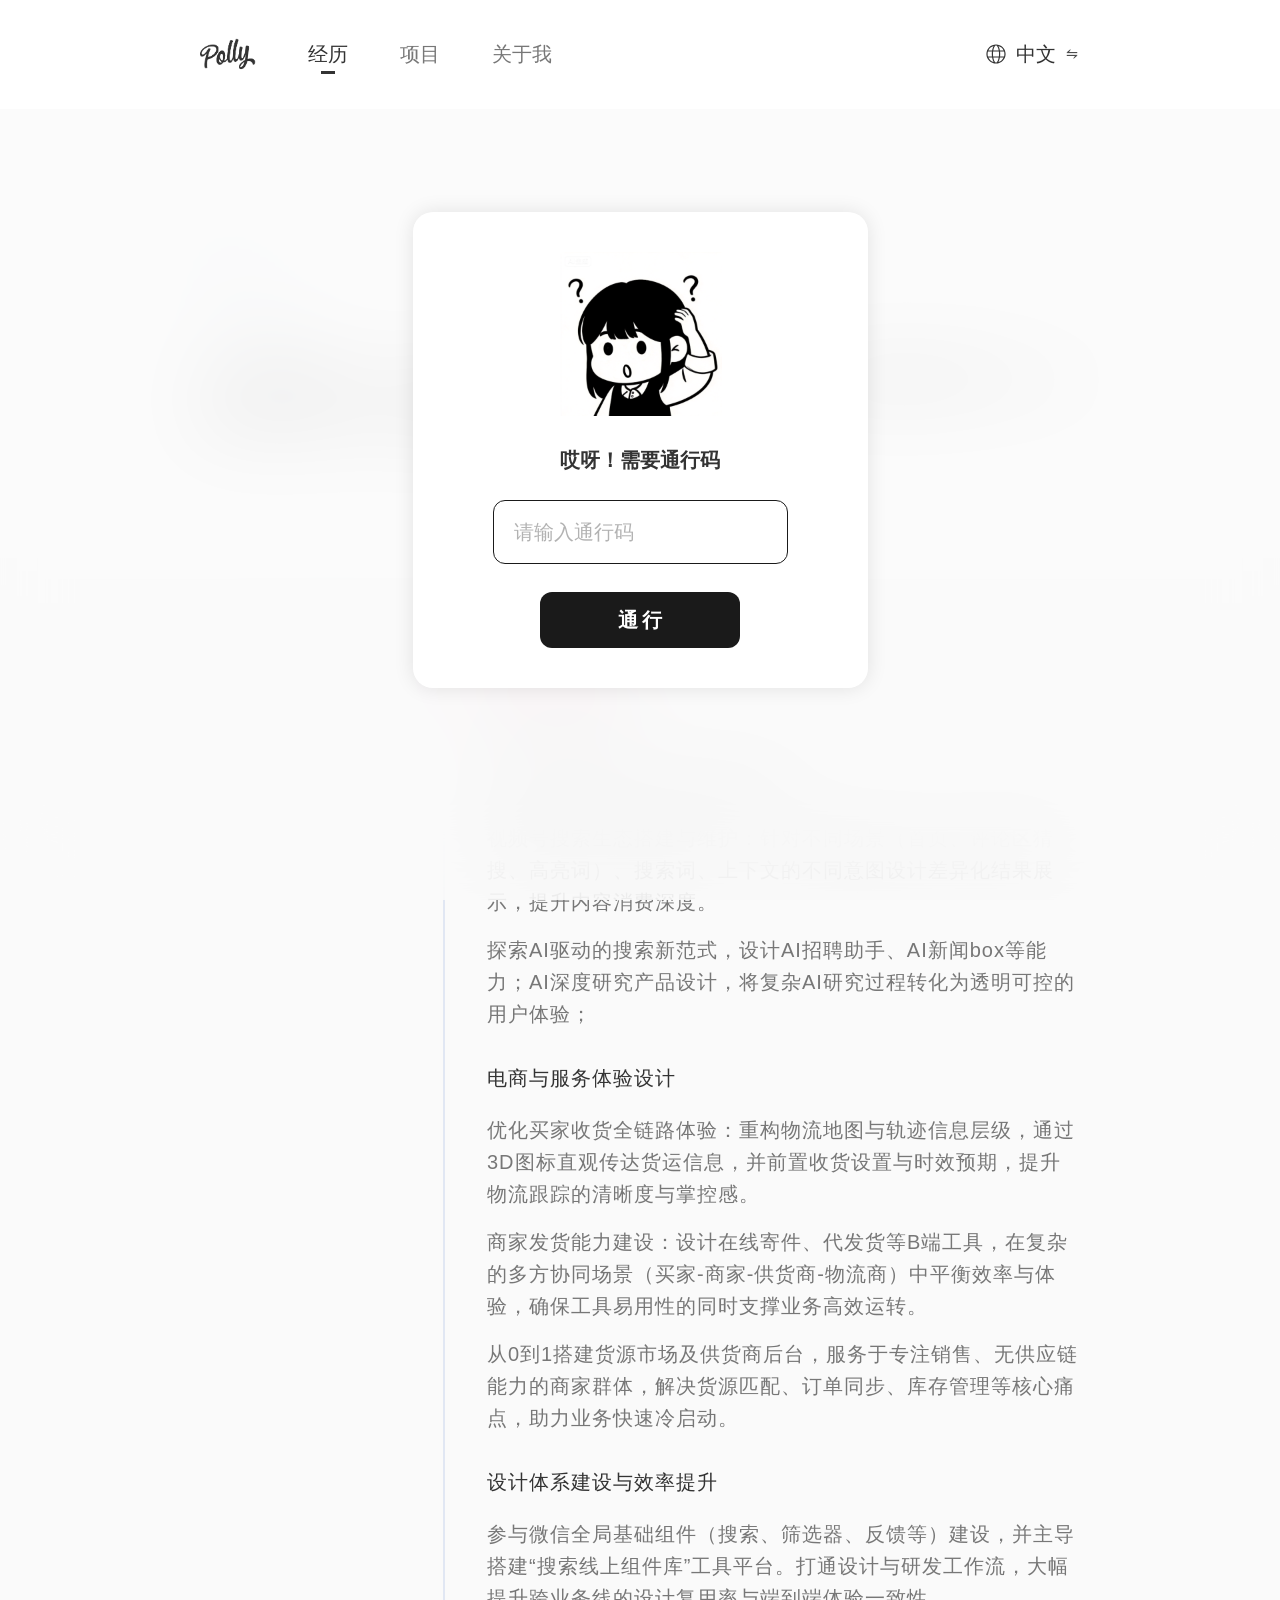
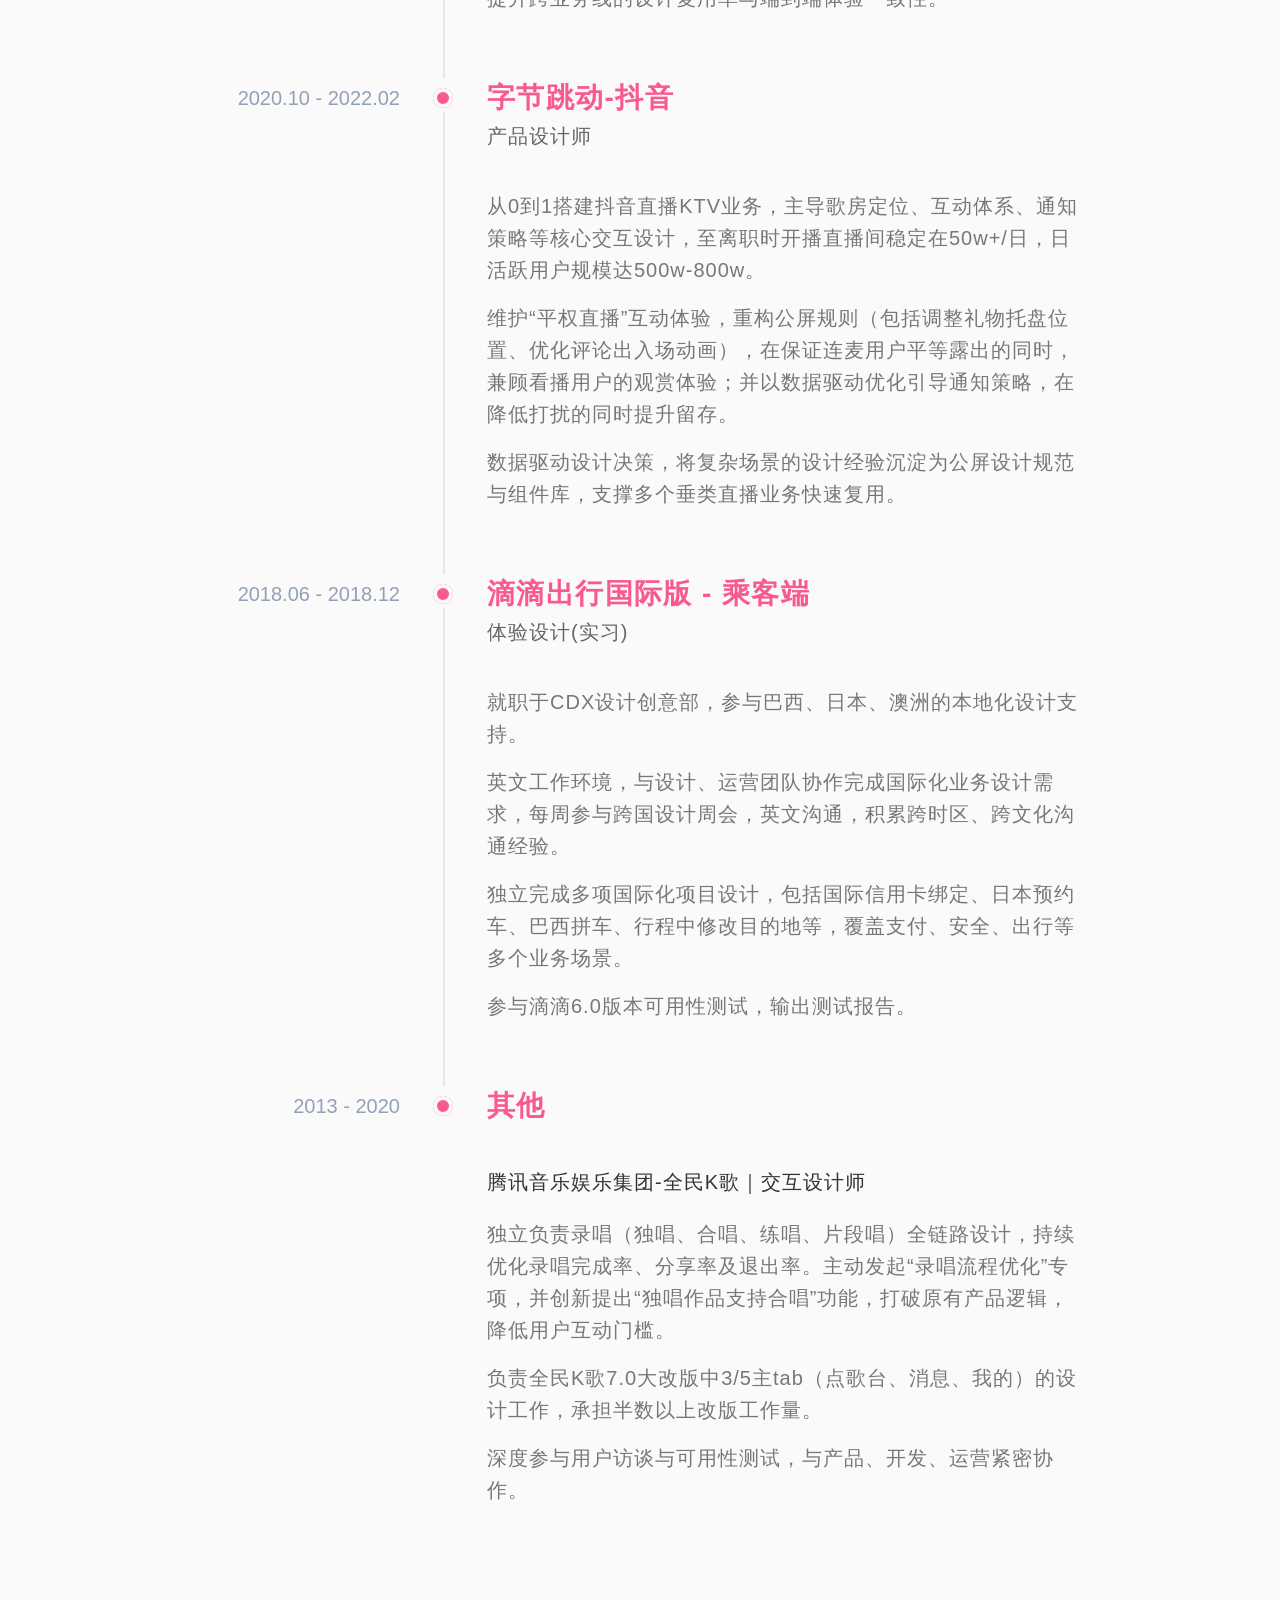
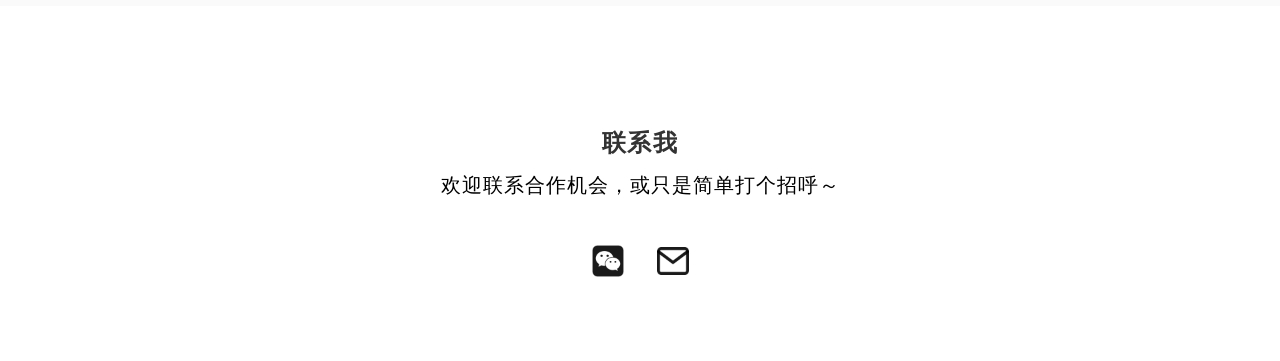
==== commit 0eba3bd1: "Add files via upload" ====
--- a/experience.html
+++ b/experience.html
@@ -6,8 +6,8 @@
   <title>经历 · Polly</title>
   <link rel="stylesheet" href="styles/tokens.css?v=20260621-2332" />
   <link rel="stylesheet" href="styles/base.css?v=20260714-0055" />
-  <link rel="stylesheet" href="styles/components.css?v=20260726-2310" />
-  <link rel="stylesheet" href="styles/pages.css?v=20260726-2313" />
+  <link rel="stylesheet" href="styles/components.css?v=20260729-2300" />
+  <link rel="stylesheet" href="styles/pages.css?v=20260729-2310" />
 </head>
 <body data-protected>
 
@@ -154,6 +154,6 @@
       </div>
     </div>
   </footer>
-  <script src="scripts/app.js?v=20260719-2124"></script>
+  <script src="scripts/app.js?v=20260729-0033"></script>
 </body>
 </html>
--- a/styles/tokens.css
+++ b/styles/tokens.css
@@ -13,7 +13,7 @@
   --color-text-muted:      #92A1B6; /* 时间轴日期等弱化文字 */
 
   /* 品牌 / 强调 */
-  --color-accent:          #F16E80; /* 主品牌色（珊瑚粉）：Polly、下划线、强调 */
+  --color-accent:          #F85991; /* 主品牌色（珊瑚粉）：Polly、下划线、强调 */
   --color-accent-soft:     #FDE6EA; /* 品牌色浅底（头像背景圈等） */
   --color-blue:            #1096FF; /* 链接 / 高亮蓝 */
   --color-blue-light:      #609DFF; /* 次级蓝 */
--- a/styles/components.css
+++ b/styles/components.css
@@ -57,16 +57,19 @@
 .nav-list {
   display: flex;
   align-items: center;
+  flex-wrap: nowrap;       /* 不换行：变窄时横向溢出，供 JS 检测触发折叠 */
   gap: var(--space-13);
   margin: 0;
   padding: 0;
   list-style: none;
 }
+.nav-list > li { flex: 0 0 auto; } /* 各项不被压缩，保持完整宽度 */
 .nav-link {
   position: relative;
   font-size: var(--fs-body);
   color: var(--color-text-secondary);
   padding-block: var(--space-2);
+  white-space: nowrap;     /* 单个 tab 文字不换行 */
   transition: color var(--dur-base) var(--ease);
 }
 .nav-link:hover { color: var(--color-text); }
@@ -120,13 +123,22 @@
 .site-header.has-condensed.is-scrolled .nav-list { display: none; }
 .site-header.has-condensed.is-scrolled .nav-condensed { display: flex; }
 
+/* ============ 全站自适应：nav-list 放不下时自动收成汉堡菜单 ============
+   由 JS（app.js initNavAutoCollapse）动态检测宽度，放不下即给 header 加 .is-nav-collapsed。
+   注入的 .nav-menu--auto 复用 .nav-menu 的下拉样式，默认隐藏。 */
+.navbar .nav-menu--auto { display: none; }
+.site-header.is-nav-collapsed .nav-list { display: none; }
+.site-header.is-nav-collapsed .nav-menu--auto { display: inline-flex; }
+/* 详情页吸顶时已有 nav-condensed 汉堡（含标题），此时隐藏 auto 汉堡，避免出现两个 */
+.site-header.has-condensed.is-scrolled .nav-menu--auto { display: none; }
+
 /* 汉堡菜单 + Polly：整体作为下拉触发区（hover 与点击均展开） */
 .nav-menu {
   position: static; /* 下拉改为锚定 .navbar（导航栏底部） */
   display: inline-flex;
   align-items: center;
   gap: 8px;
-  padding: 4px;
+  padding: 0px;
   background: none;
   border: 0;
   cursor: pointer;
@@ -136,7 +148,7 @@
 .nav-menu__home { display: block; width: 56px; height: 33px; flex: 0 0 auto; }
 .nav-menu__dropdown {
   position: absolute;
-  top: calc(100% + 4px); /* 导航栏底部下方 4px */
+  top: calc(100% - 4px); /* 导航栏底部下方 4px 基础上再上移 8px */
   left: 0;
   min-width: 128px;
   margin: 0;
@@ -619,9 +631,10 @@
 .pass-guard__input.is-error,
 .pass-guard__input.is-error:focus { border-color: #ff3451; }
 
-/* ---- 按钮：内边距 20/80 撑出约 205×67，近黑 #1A1A1A，圆角 12 ---- */
+/* ---- 按钮：固定宽 200px，内边距 16/20，近黑 #1A1A1A，圆角 12 ---- */
 .pass-guard__btn {
-  padding: 20px 80px;
+  width: 200px;
+  padding: 16px 20px;
   font-family: "PingFang SC", var(--font-sans);
   font-size: 20px;
   line-height: 24px;
--- a/styles/pages.css
+++ b/styles/pages.css
@@ -97,9 +97,9 @@
 
 .home-recommend__image {
   position: relative;
-  width: 620px;
-  height: 400px;
-  aspect-ratio: 1.97;
+  width: 100%;                 /* 随卡片宽度流动，避免固定 620px 在窄屏被裁切 */
+  height: auto;
+  aspect-ratio: 620 / 400;     /* 保持与设计稿相同比例（1920 下仍为 620×400） */
   object-fit: cover;
   display: block;
 }
@@ -177,10 +177,35 @@
 }
 /* 标签行：图标（currentColor）与文字统一浅色 #777777、18px */
 .page-projects .meta-row {
-  font-size: 18px;
-  color: #777777;
+  row-gap: 12px;               /* meta-item 换行时的行间距（行盒收紧后即为可见间距） */
+  font-size: 18px;
+  line-height: 1;              /* 关键：收紧行盒，否则继承的 1.6 行高会让两行视觉间距远大于 12px */
+  color: #777777;
+}
+.page-projects .meta-row .meta-item {
+  line-height: 1;              /* 同步收紧 item 行盒，使 row-gap 成为真正可见的行间距 */
 }
 .page-projects .meta-row svg { width: 22px; height: 22px; }
+
+/* 项目详情页的 meta-row：与 projects.html 的 .meta-row 保持一致的样式
+   （三类选择器权重高于各 components-*.css 里的 .case-meta 覆盖，故此处生效） */
+.meta-row.project-detail-meta.case-meta {
+  gap: var(--space-6);         /* 列间距 24px，同 base .meta-row */
+  row-gap: 12px;               /* 换行行间距 12px */
+  font-size: 18px;
+  line-height: normal;
+  color: #777777;
+}
+.meta-row.project-detail-meta.case-meta .meta-item {
+  gap: var(--space-2);         /* 8px，同 base .meta-item */
+  font-size: 18px;
+  line-height: normal;
+  color: #777777;
+}
+.meta-row.project-detail-meta.case-meta .meta-item svg {
+  width: 22px;
+  height: 22px;
+}
 
 /* ---------- 项目详情页 ---------- */
 /* 已抽离为通用 Case Study 组件，样式见 components.css（case-*） */
@@ -203,10 +228,15 @@
   }
   .home-recommend__card {
     width: 100%;
-  }
-  .home-recommend__image {
-    width: 100%;
+    flex: 0 0 auto;                 /* 关键：列布局下按内容撑高，否则 flex:1 1 0 会把高度压成 0 而塌陷 */
     height: auto;
+    padding-top: 40px;              /* 顶部内边距收窄，避免小屏留白过大 */
+  }
+  .home-recommend__content {
+    padding: 0 24px;                /* 左右内边距收窄，给正文更多可用宽度 */
+  }
+  .home-recommend__card--logistic .home-recommend__content {
+    height: auto;                  /* 重置桌面等高用的固定高度，消除堆叠后空白 */
   }
   .home-recommend__title {
     font-size: 24px;
